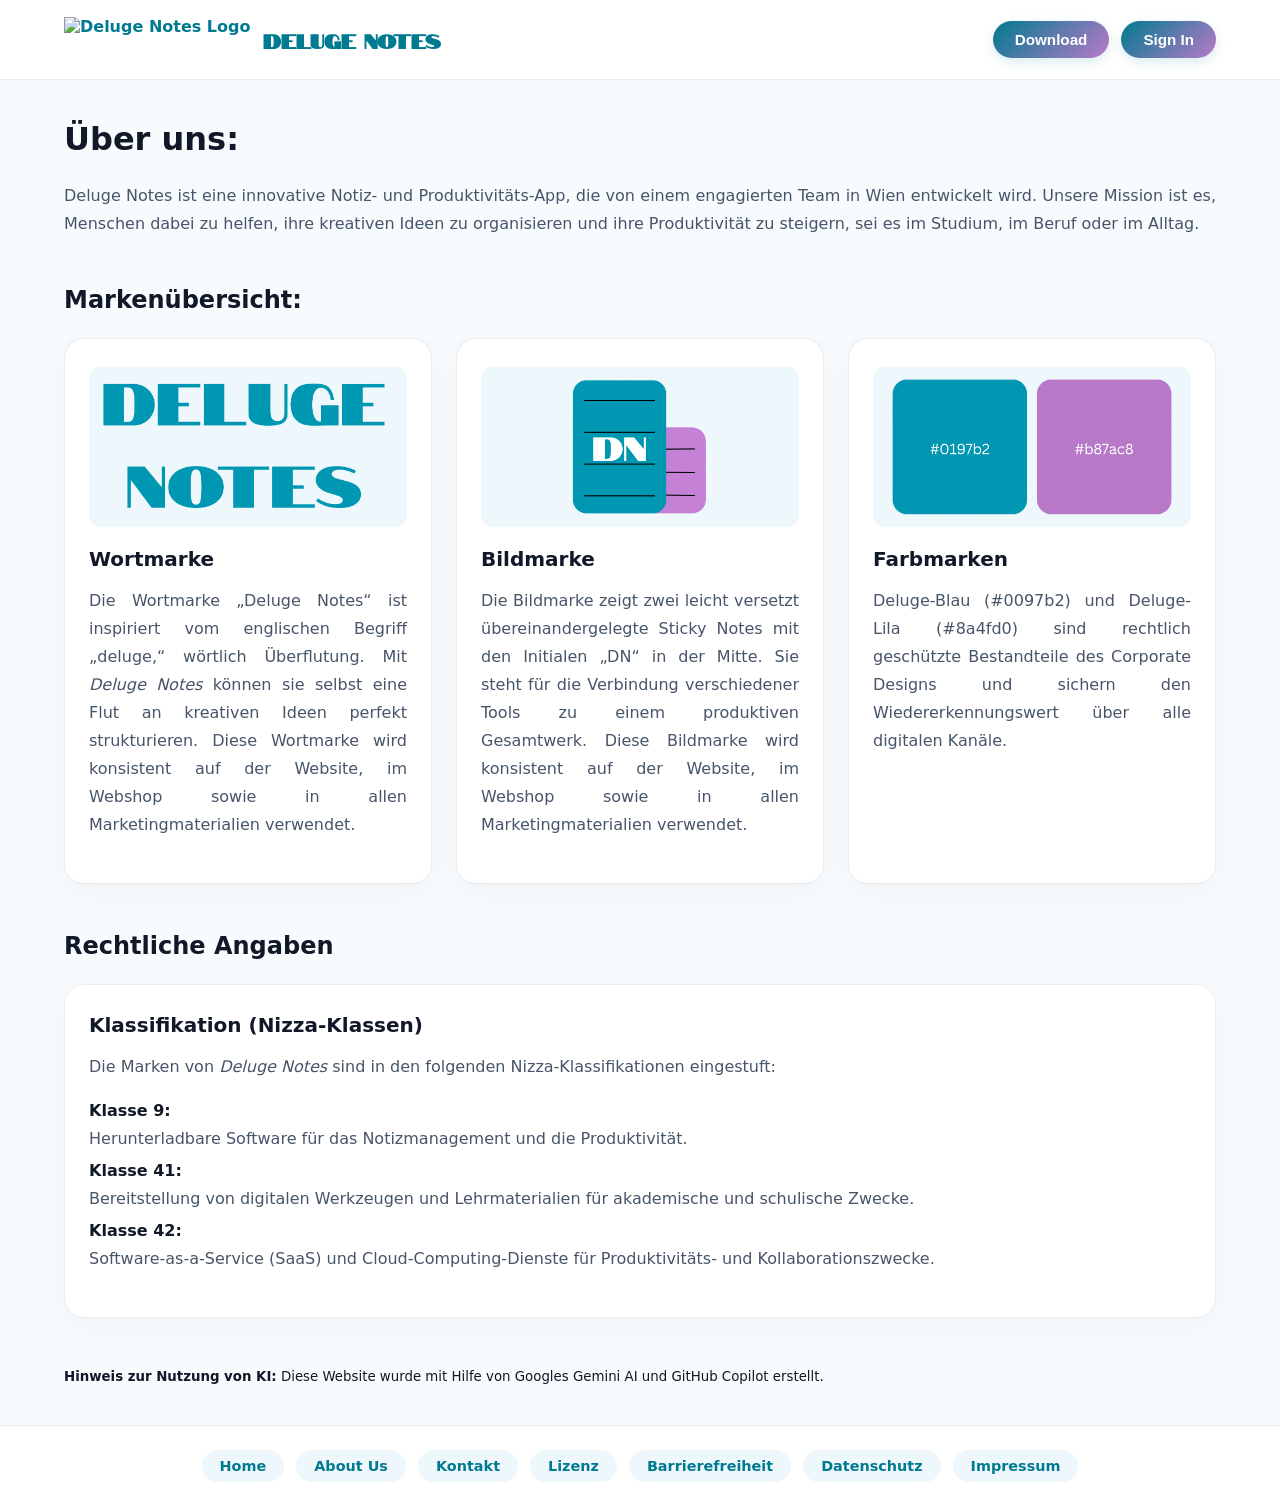
==== about-us.html @ b1c280ef "Deluge Notes" ====
<!doctype html>
<html lang="de">
  <head>
    <meta charset="UTF-8" />
    <meta name="viewport" content="width=device-width, initial-scale=1.0" />
    <title>About Us - Deluge Notes</title>
    <link rel="stylesheet" href="style.css" />
  </head>
  <body>
    <header>
      <div class="header-inner">
        <a href="index.html" class="logo" aria-label="Deluge Notes Startseite">
          <img src="logo.png" alt="Deluge Notes Logo" />
          <span>Deluge Notes</span>
        </a>
        <div class="header-actions">
          <button type="button">Download</button>
          <button type="button">Sign In</button>
        </div>
      </div>
    </header>

    <main>
      <h1>Über uns:</h1>

      <section class="intro-section">
        <p>
          Deluge Notes ist eine innovative Notiz- und Produktivitäts-App, die
          von einem engagierten Team in Wien entwickelt wird. Unsere Mission ist
          es, Menschen dabei zu helfen, ihre kreativen Ideen zu organisieren und
          ihre Produktivität zu steigern, sei es im Studium, im Beruf oder im
          Alltag.
        </p>
      </section>

      <section class="feature-section">
        <h2 class="video-title">Markenübersicht:</h2>
        <div class="feature-grid">
          <div class="feature-card">
            <img src="Wortmarke.png" alt="Deluge Notes Wortmarke Schriftzug" />
            <h3>Wortmarke</h3>
            <p>
              Die Wortmarke „Deluge Notes“ ist inspiriert vom englischen Begriff
              „deluge,“ wörtlich Überflutung. Mit <em>Deluge Notes</em> können
              sie selbst eine Flut an kreativen Ideen perfekt strukturieren.
              Diese Wortmarke wird konsistent auf der Website, im Webshop sowie
              in allen Marketingmaterialien verwendet.
            </p>
          </div>
          <div class="feature-card">
            <img
              src="Bildmarke.png"
              alt="Deluge Notes Bildmarke mit zwei versetzten Sticky Notes und den Initialen DN"
            />
            <h3>Bildmarke</h3>
            <p>
              Die Bildmarke zeigt zwei leicht versetzt übereinandergelegte
              Sticky Notes mit den Initialen „DN“ in der Mitte. Sie steht für
              die Verbindung verschiedener Tools zu einem produktiven
              Gesamtwerk. Diese Bildmarke wird konsistent auf der Website, im
              Webshop sowie in allen Marketingmaterialien verwendet.
            </p>
          </div>
          <div class="feature-card">
            <img
              src="Farbmarken.png"
              alt="Corporate Design Farbmarken Deluge-Blau und Deluge-Lila"
            />
            <h3>Farbmarken</h3>
            <p>
              Deluge-Blau (#0097b2) und Deluge-Lila (#8a4fd0) sind rechtlich
              geschützte Bestandteile des Corporate Designs und sichern den
              Wiedererkennungswert über alle digitalen Kanäle.
            </p>
          </div>
        </div>
      </section>

      <section class="feature-section">
        <h2 class="video-title">Rechtliche Angaben</h2>
        <div class="feature-grid">
          <div class="feature-card">
            <h3>Klassifikation (Nizza-Klassen)</h3>
            <p>
              Die Marken von <em>Deluge Notes</em> sind in den folgenden
              Nizza-Klassifikationen eingestuft:
            </p>
            <p>
              <strong>Klasse 9:</strong> Herunterladbare Software für das
              Notizmanagement und die Produktivität.<br />
              <strong>Klasse 41:</strong> Bereitstellung von digitalen
              Werkzeugen und Lehrmaterialien für akademische und schulische
              Zwecke.<br />
              <strong>Klasse 42:</strong> Software-as-a-Service (SaaS) und
              Cloud-Computing-Dienste für Produktivitäts- und
              Kollaborationszwecke.
            </p>
          </div>
        </div>
      </section>

      <div class="ki-hinweis">
        <small>
          <strong>Hinweis zur Nutzung von KI:</strong> Diese Website wurde mit
          Hilfe von Googles Gemini AI und GitHub Copilot erstellt.
        </small>
      </div>
    </main>

    <footer>
      <nav class="footer-nav" aria-label="Fußzeilen-Navigation">
        <a href="index.html">Home</a>
        <a href="about-us.html">About Us</a>
        <a href="kontakt.html">Kontakt</a>
        <a href="lizenz.html">Lizenz</a>
        <a href="barrierefreiheitserklaerung.html">Barrierefreiheit</a>
        <a href="datenschutz.html">Datenschutz</a>
        <a href="impressum.html">Impressum</a>
      </nav>
    </footer>
  </body>
</html>
---- style.css ----
@import url("https://fonts.googleapis.com/css2?family=Notable&display=swap");

html {
  box-sizing: border-box;
  height: 100%;
}

*,
*:before,
*:after {
  box-sizing: inherit;
}

html,
body {
  margin: 0;
  padding: 0;
  min-height: 100vh;
  background: #f7fbfd;
  color: #111827;
  font-family:
    Calibri,
    Inter,
    system-ui,
    -apple-system,
    BlinkMacSystemFont,
    "Segoe UI",
    sans-serif;
}

body {
  display: flex;
  flex-direction: column;
}

main {
  flex: 1;
  padding: 40px 24px;
  width: 100%;
  max-width: 1200px;
  margin: 0 auto;
}

h1,
h2,
h3,
h4,
h5,
h6 {
  color: #111827;
  margin-top: 0;
}

h1 {
  font-size: clamp(2rem, 2.5vw, 2.5rem);
  margin-bottom: 24px;
}

h2 {
  font-size: 1.5rem;
  margin-bottom: 20px;
}

h3 {
  font-size: 1.2rem;
  margin-bottom: 12px;
}

p,
li,
.video-caption {
  color: #475569;
  line-height: 1.75;
}

.intro-section p,
.video-caption,
.feature-card p,
.feature-list li,
.pricing-card p,
.legal-text p {
  text-align: justify;
  text-justify: inter-word;
  hyphens: auto;
}

a {
  color: #0197b2;
  text-decoration: none;
  font-weight: 600;
  transition:
    color 0.2s ease,
    text-decoration 0.2s ease;
}

a:hover,
a:focus {
  color: #0f7f96;
  text-decoration: underline;
}

a:focus,
button:focus,
input:focus,
select:focus,
textarea:focus {
  outline: 3px solid rgba(1, 151, 178, 0.3);
  outline-offset: 2px;
}

header {
  position: sticky;
  top: 0;
  z-index: 20;
  min-height: 80px;
  background: #ffffff;
  display: flex;
  align-items: center;
  justify-content: center;
  border-bottom: 1px solid rgba(15, 23, 42, 0.08);
}

.header-inner {
  display: flex;
  align-items: center;
  justify-content: space-between;
  width: 100%;
  max-width: 1200px;
  padding: 0 24px;
}

.logo {
  display: flex;
  align-items: center;
  gap: 12px;
  color: #0197b2;
}

.logo span {
  font-family: "Notable", Calibri, Inter, sans-serif;
  font-size: 1.2rem;
}

.logo img {
  height: 46px;
  width: auto;
  display: block;
}

.header-actions {
  display: flex;
  gap: 12px;
}

.header-actions button,
.submit-container button {
  padding: 10px 22px;
  border: none;
  border-radius: 999px;
  background: linear-gradient(135deg, #0197b2 0%, #b87ac8 100%);
  color: #ffffff;
  cursor: pointer;
  font-size: 0.95rem;
  font-weight: 600;
  transition:
    transform 0.2s ease,
    box-shadow 0.2s ease;
  box-shadow: 0 4px 12px rgba(1, 151, 178, 0.15);
}

.header-actions button:hover,
.submit-container button:hover {
  transform: translateY(-1px);
  box-shadow: 0 6px 20px rgba(1, 151, 178, 0.25);
}

footer {
  background: #ffffff;
  padding: 24px;
  display: flex;
  align-items: center;
  justify-content: center;
  border-top: 1px solid rgba(15, 23, 42, 0.08);
  margin-top: auto;
}

.footer-nav {
  display: flex;
  gap: 12px;
  flex-wrap: wrap;
  justify-content: center;
}

.footer-nav a {
  padding: 8px 18px;
  border-radius: 999px;
  background: #eef7fb;
  color: #0197b2;
  font-size: 0.9rem;
  font-weight: 500;
  transition:
    background 0.2s ease,
    color 0.2s ease,
    transform 0.2s ease;
}

.footer-nav a:hover,
.footer-nav a:focus {
  background: #0197b2;
  color: #ffffff;
  text-decoration: none;
  transform: translateY(-1px);
}

.feature-section {
  margin: 48px 0;
}

.feature-grid,
.pricing-grid,
.license-card-grid {
  display: grid;
  grid-template-columns: repeat(auto-fit, minmax(280px, 1fr));
  gap: 24px;
  margin: 24px 0;
}

.feature-list li,
.feature-card,
.pricing-card,
.license-asset-card {
  background: #ffffff;
  border: 1px solid rgba(15, 23, 42, 0.08);
  border-radius: 20px;
  padding: 28px 24px;
  box-shadow: 0 10px 30px rgba(15, 23, 42, 0.03);
  transition:
    transform 0.25s ease,
    box-shadow 0.25s ease,
    border-color 0.25s ease;
}

.feature-list {
  list-style: none;
  padding: 0;
  margin: 0;
  display: grid;
  grid-template-columns: repeat(auto-fit, minmax(280px, 1fr));
  gap: 24px;
}

.feature-list li:hover,
.license-asset-card:hover {
  transform: translateY(-6px);
  box-shadow: 0 20px 40px rgba(24, 119, 144, 0.1);
  border-color: #0197b2;
}

.feature-card:hover,
.pricing-card:hover {
  transform: translateY(-6px);
  box-shadow: 0 20px 40px rgba(184, 122, 200, 0.12);
  border-color: #b87ac8;
}

.feature-card img {
  width: 100%;
  height: 160px;
  object-fit: contain;
  display: block;
  margin-bottom: 20px;
  border-radius: 12px;
  background: #eef7fb;
  padding: 12px;
}

.feature-card h3,
.feature-list li strong:first-child {
  color: #111827;
  font-size: 1.25rem;
  margin-bottom: 12px;
}

.feature-card p strong,
.feature-list li strong {
  display: block;
  margin-top: 4px;
  color: #111827;
}

.pricing-card {
  text-align: center;
}

.pricing-card h3 {
  color: #0197b2;
  font-size: 1.3rem;
  margin-bottom: 8px;
}

.pricing-value {
  font-size: 2rem;
  font-weight: 700;
  margin: 12px 0 18px;
  color: #b87ac8;
}

.license-asset-card h3 {
  color: #b87ac8;
}

.legal-text h2 {
  color: #0197b2;
  margin-top: 32px;
  border-bottom: 1px solid rgba(15, 23, 42, 0.08);
  padding-bottom: 8px;
}

.legal-text p {
  margin-bottom: 14px;
}

.video-section {
  margin: 48px 0;
}

.video-container {
  width: 100%;
  max-width: 800px;
  aspect-ratio: 16 / 9;
  margin: 0 auto;
  border-radius: 20px;
  overflow: hidden;
  background: #000000;
  box-shadow: 0 20px 50px rgba(1, 151, 178, 0.15);
}

.video-container iframe {
  width: 100%;
  height: 100%;
  border: 0;
}

.video-caption {
  margin: 16px auto 0;
  max-width: 800px;
  text-align: center;
  font-size: 0.95rem;
}

.form-group {
  margin-bottom: 20px;
}

.form-group label {
  display: block;
  margin-bottom: 8px;
  font-weight: 600;
  color: #111827;
  font-size: 0.95rem;
}

.form-group input[type="text"],
.form-group input[type="email"],
.form-group select,
.form-group textarea {
  width: 100%;
  padding: 12px 16px;
  border: 1px solid rgba(15, 23, 42, 0.15);
  border-radius: 12px;
  background: #ffffff;
  color: #111827;
  font-family: inherit;
  font-size: 1rem;
  transition:
    border-color 0.2s ease,
    box-shadow 0.2s ease;
}

.form-group input:focus,
.form-group select:focus,
.form-group textarea:focus {
  outline: none;
  border-color: #0197b2;
  box-shadow: 0 0 0 4px rgba(1, 151, 178, 0.15);
}

.checkbox-group {
  display: flex;
  align-items: flex-start;
  gap: 12px;
  margin: 24px 0;
}

.checkbox-group input[type="checkbox"] {
  margin-top: 4px;
  width: 16px;
  height: 16px;
  accent-color: #0197b2;
}

.checkbox-group label {
  font-size: 0.9rem;
  line-height: 1.6;
  color: #475569;
}

.submit-container {
  text-align: right;
}

.submit-container button {
  padding: 12px 32px;
  font-size: 1rem;
}

.privacy-table {
  width: 100%;
  border-collapse: separate;
  border-spacing: 0;
  margin: 24px 0 40px;
  background: #ffffff;
  border-radius: 14px;
  overflow: hidden;
  border: 1px solid rgba(15, 23, 42, 0.08);
  box-shadow: 0 10px 30px rgba(15, 23, 42, 0.03);
}

.privacy-table th,
.privacy-table td {
  padding: 16px 20px;
  text-align: left;
  border-bottom: 1px solid rgba(15, 23, 42, 0.06);
  font-size: 0.95rem;
}

.privacy-table th {
  background-color: #eef7fb;
  color: #007a90;
  font-weight: 700;
  border-bottom: 1px solid rgba(15, 23, 42, 0.1);
}

.privacy-table tr:last-child td {
  border-bottom: none;
}

@media (max-width: 768px) {
  .privacy-table,
  .privacy-table tbody,
  .privacy-table tr,
  .privacy-table td,
  .privacy-table th {
    display: block;
    width: 100%;
  }

  .privacy-table th {
    display: none;
  }

  .privacy-table tr {
    margin-bottom: 20px;
    border-bottom: 2px solid rgba(15, 23, 42, 0.08);
  }

  .privacy-table td {
    text-align: right;
    padding-left: 45%;
    position: relative;
  }

  .privacy-table td::before {
    content: attr(data-label);
    position: absolute;
    left: 20px;
    width: 40%;
    text-align: left;
    font-weight: 700;
    color: #0197b2;
  }
}
a {
  color: #007a90;
  text-decoration: none;
  font-weight: 600;
  transition: color 0.2s ease;
}

a:hover,
a:focus {
  color: #005666;
  text-decoration: underline;
}

.logo {
  display: flex;
  align-items: center;
  gap: 12px;
  color: #007a90;
}

.logo span {
  font-family: "Notable", Calibri, Inter, sans-serif;
  font-size: 1.2rem;
}

.header-actions button,
.submit-container button {
  padding: 10px 22px;
  border: none;
  border-radius: 999px;
  background: linear-gradient(135deg, #007a90 0%, #b87ac8 100%);
  color: #ffffff;
  cursor: pointer;
  font-size: 0.95rem;
  font-weight: 600;
  transition:
    transform 0.2s ease,
    box-shadow 0.2s ease,
    background 0.2s ease;
  box-shadow: 0 4px 12px rgba(0, 122, 144, 0.15);
}

.header-actions button:hover,
.submit-container button:hover {
  transform: translateY(-1px);
  background: linear-gradient(135deg, #005666 0%, #a163b1 100%);
  box-shadow: 0 6px 20px rgba(0, 86, 102, 0.25);
}

.footer-nav a {
  padding: 8px 18px;
  border-radius: 999px;
  background: #eef7fb;
  color: #007a90;
  font-size: 0.9rem;
  font-weight: 600;
  transition:
    background 0.2s ease,
    color 0.2s ease,
    transform 0.2s ease;
}

.footer-nav a:hover,
.footer-nav a:focus {
  background: #007a90;
  color: #ffffff;
  text-decoration: none;
  transform: translateY(-1px);
}
.license-asset-card {
  background: #ffffff;
  border: 1px solid rgba(15, 23, 42, 0.08);
  border-radius: 18px;
  padding: 22px;
  box-shadow: 0 10px 30px rgba(15, 23, 42, 0.03);
}

.license-asset-card h3 {
  margin: 0 0 10px 0;
  color: #8a4fd0;
  font-size: 1.15rem;
  font-weight: 700;
}

.license-asset-card code {
  background: #f0e9f7;
  color: #5b2b94;
  padding: 4px 8px;
  border-radius: 6px;
  font-size: 0.9rem;
  font-weight: 600;
}

.cookie-popup {
  position: fixed;
  bottom: 24px;
  right: 24px;
  left: 24px;
  z-index: 100;
  max-width: 500px;
  margin: 0 auto;
  background: #ffffff;
  border: 2px solid rgba(15, 23, 42, 0.1);
  border-radius: 16px;
  box-shadow: 0 20px 50px rgba(15, 23, 42, 0.15);
}

@media (min-width: 640px) {
  .cookie-popup {
    left: auto;
    margin: 0;
  }
}

.cookie-popup-content {
  padding: 24px;
}

.cookie-popup-content h2 {
  font-size: 1.25rem;
  margin-bottom: 8px;
  color: #111827;
}

.cookie-popup-content p {
  font-size: 0.9rem;
  line-height: 1.6;
  color: #475569;
  margin-bottom: 20px;
}

.cookie-popup-content a {
  color: #007a90;
  text-decoration: underline;
}

.cookie-popup-actions {
  display: flex;
  gap: 12px;
  justify-content: flex-end;
  flex-wrap: wrap;
}

.cookie-popup-actions button {
  padding: 10px 20px;
  border: none;
  border-radius: 999px;
  font-size: 0.9rem;
  font-weight: 600;
  cursor: pointer;
  transition:
    background 0.2s ease,
    transform 0.2s ease;
}

.btn-cookie-primary {
  background: #007a90;
  color: #ffffff;
}

.btn-cookie-primary:hover,
.btn-cookie-primary:focus {
  background: #005666;
  transform: translateY(-1px);
}

.btn-cookie-secondary {
  background: #eef7fb;
  color: #007a90;
}

.btn-cookie-secondary:hover,
.btn-cookie-secondary:focus {
  background: #ded9e2;
  transform: translateY(-1px);
}
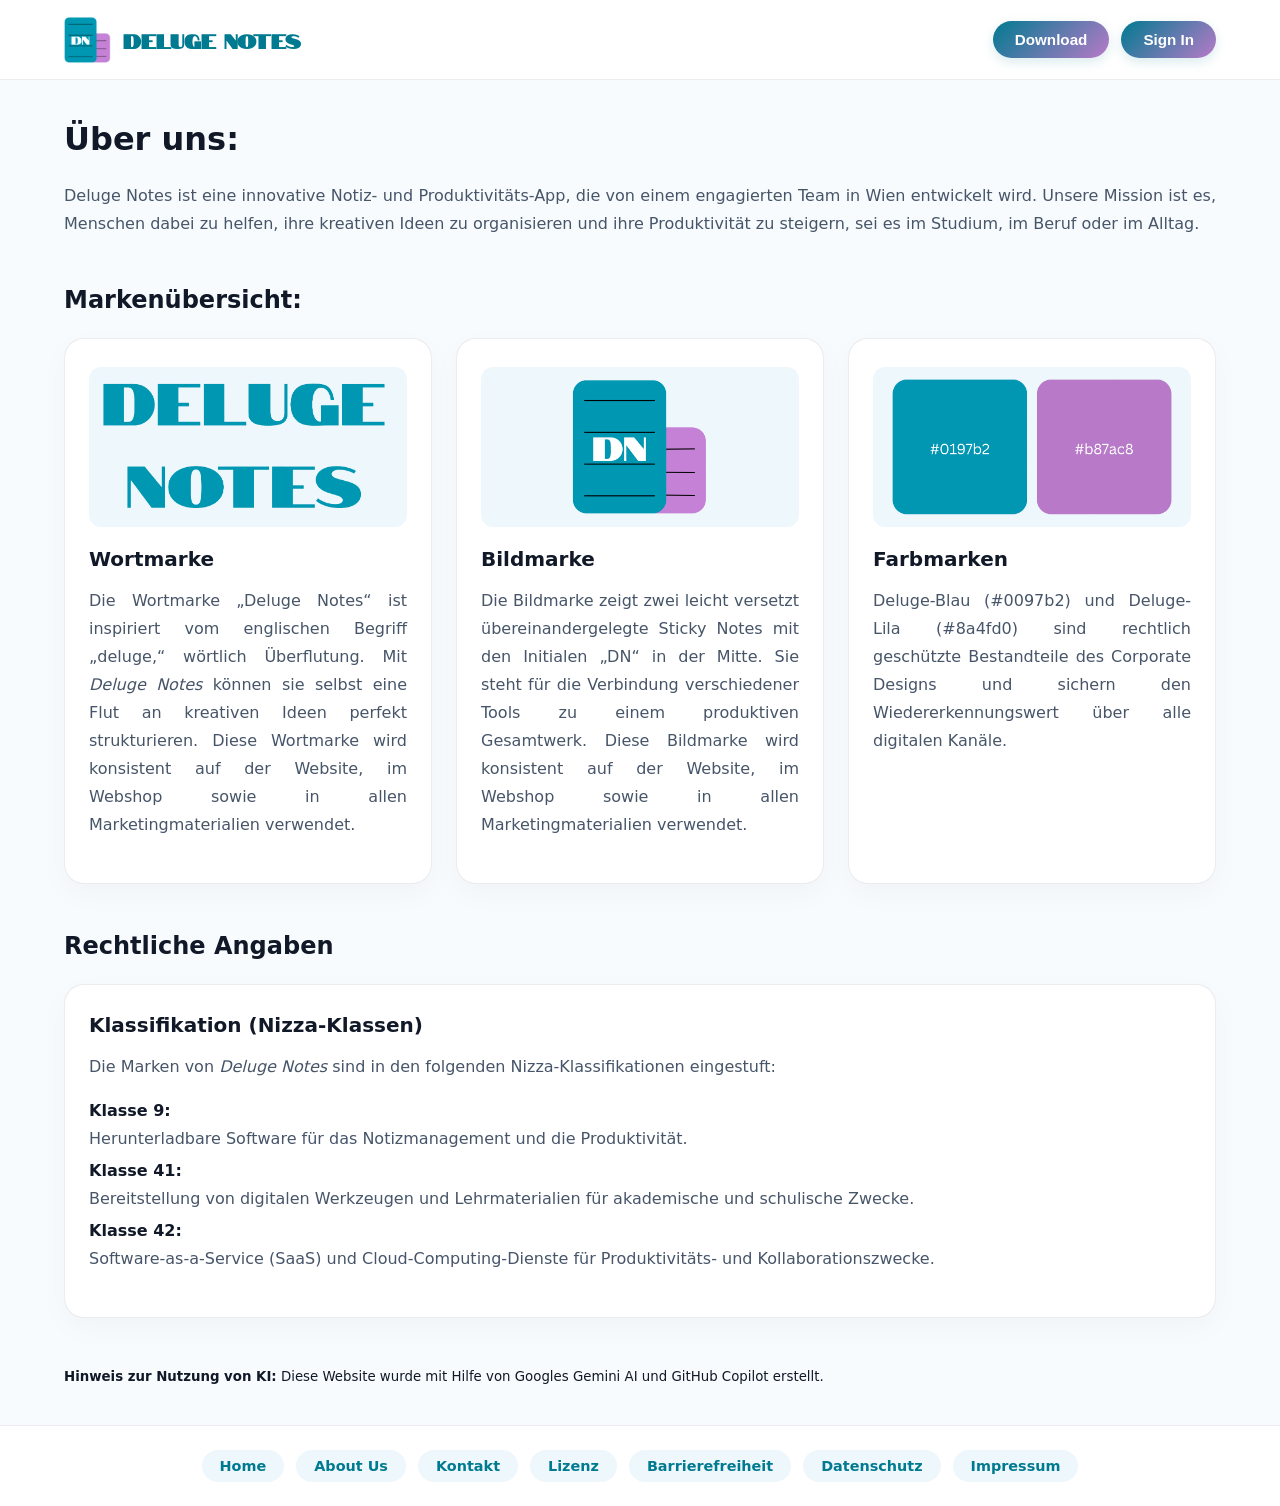
==== commit 8392522e: "fixed logo" ====
--- a/about-us.html
+++ b/about-us.html
@@ -10,7 +10,7 @@
     <header>
       <div class="header-inner">
         <a href="index.html" class="logo" aria-label="Deluge Notes Startseite">
-          <img src="logo.png" alt="Deluge Notes Logo" />
+          <img src="Logo.png" alt="Deluge Notes Logo" />
           <span>Deluge Notes</span>
         </a>
         <div class="header-actions">
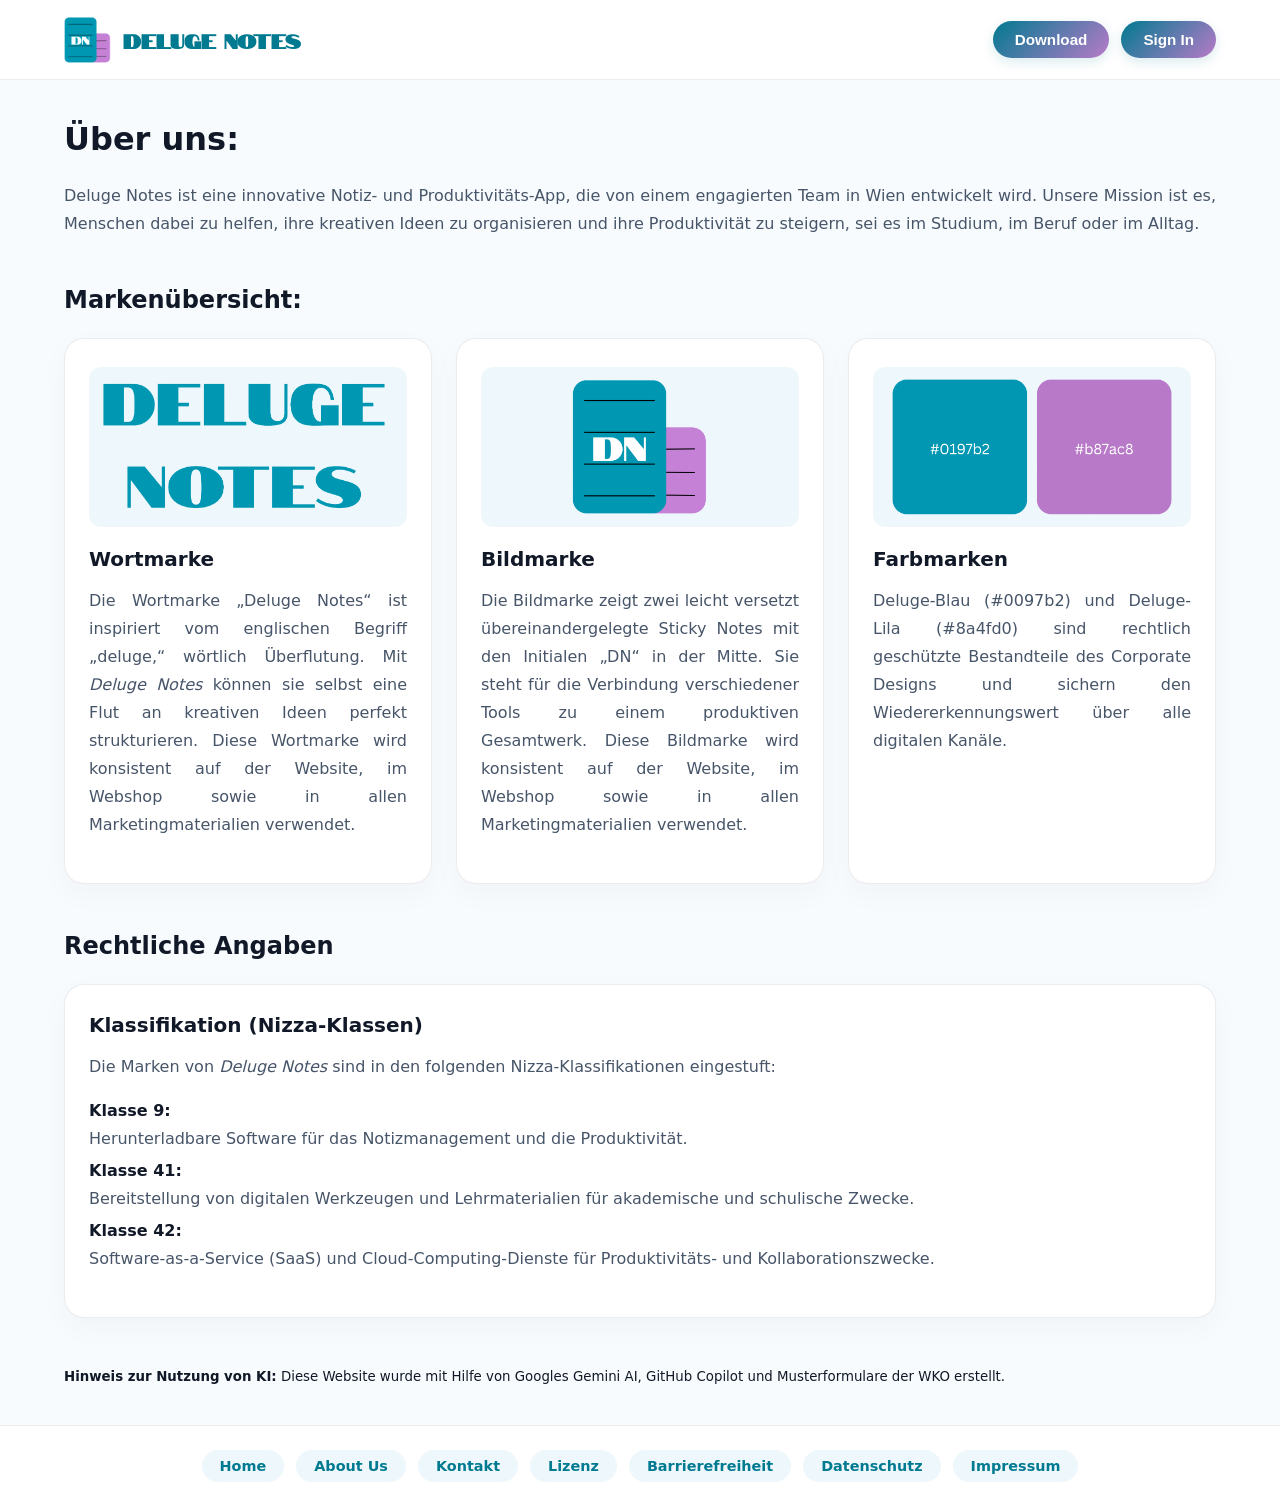
==== commit 6f09bbff: "Kennzeichnung der Musterformulare der WKO" ====
--- a/about-us.html
+++ b/about-us.html
@@ -102,7 +102,8 @@
       <div class="ki-hinweis">
         <small>
           <strong>Hinweis zur Nutzung von KI:</strong> Diese Website wurde mit
-          Hilfe von Googles Gemini AI und GitHub Copilot erstellt.
+          Hilfe von Googles Gemini AI, GitHub Copilot und Musterformulare der
+          WKO erstellt.
         </small>
       </div>
     </main>
